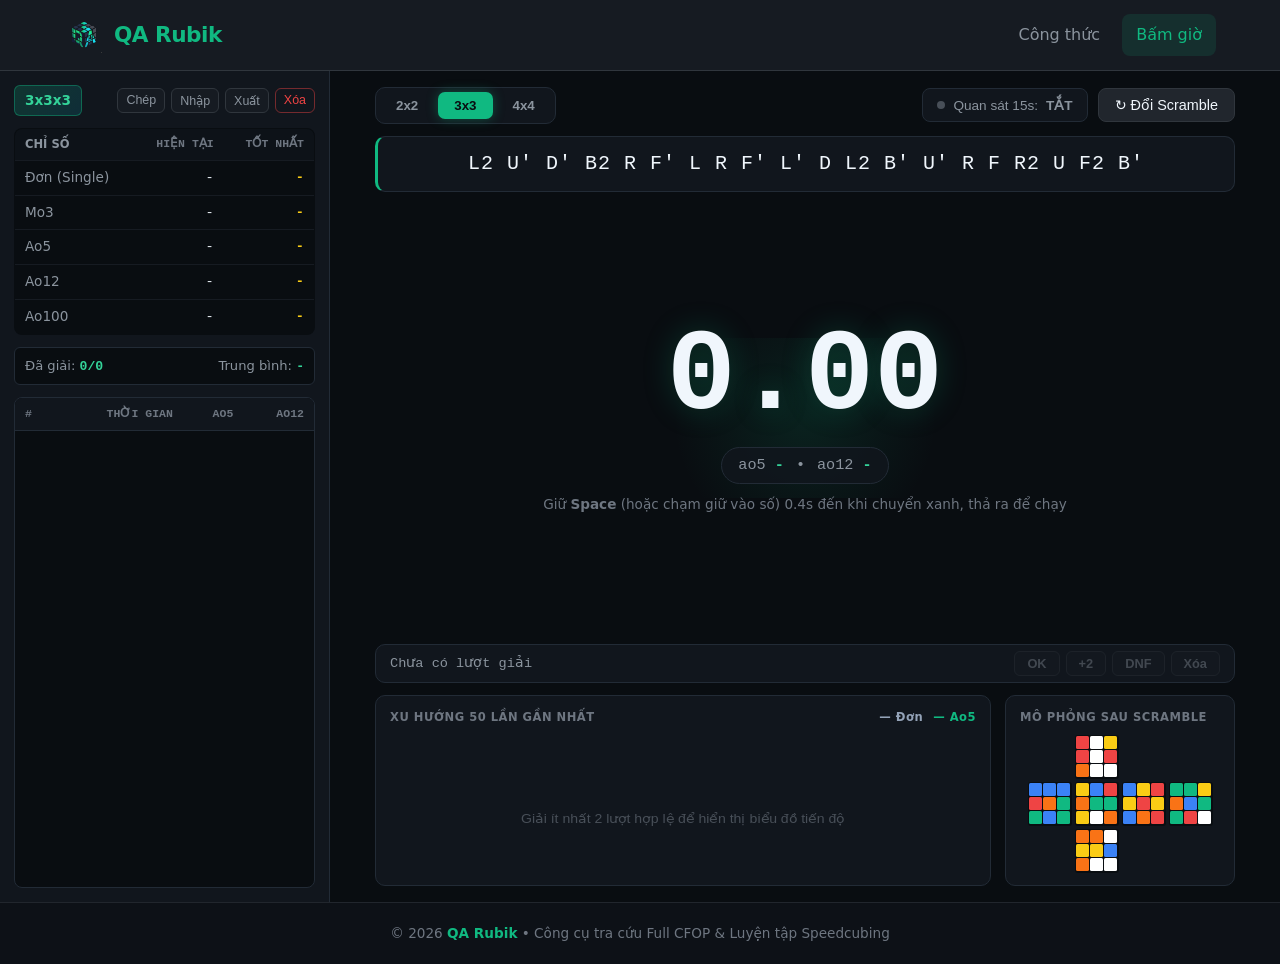
==== timer.html @ 2e7c469b "first commit" ====
<!DOCTYPE html>
<html lang="vi">
<head>
  <meta charset="UTF-8">
  <meta name="viewport" content="width=device-width, initial-scale=1.0">
  <title>QA Rubik - Trạm Luyện Tập & Bấm Giờ Chuẩn WCA</title>
  <meta name="description" content="Đồng hồ bấm giờ Rubik trực tuyến chuẩn WCA cho 2x2, 3x3, 4x4 kèm sơ đồ scramble 2D và biểu đồ tiến độ.">

  <!-- Thẻ hiển thị đẹp khi gửi link qua Messenger, Zalo, Facebook -->
  <meta property="og:type" content="website">
  <meta property="og:title" content="QA Rubik - Đồng Hồ Bấm Giờ Rubik Chuẩn WCA">
  <meta property="og:description" content="Bấm giờ luyện tập 2x2, 3x3, 4x4 với chế độ Quan sát 15s, sơ đồ 2D sau scramble và thống kê Ao5, Ao12, Ao100.">
  <meta property="og:image" content="images/logo.png">

  <link rel="icon" type="image/png" href="images/logo.png">
  <link rel="stylesheet" href="css/style.css">
  <link rel="stylesheet" href="css/timer.css">
</head>
<body>

  <header class="navbar">
    <a href="index.html" class="brand" aria-label="Trang chủ QA Rubik">
      <img src="images/logo.png" alt="Logo QA Rubik" class="brand-logo">
      <span class="brand-name">QA Rubik</span>
    </a>

    <nav aria-label="Menu chính">
      <a href="index.html" class="nav-link">Công thức</a>
      <a href="timer.html" class="nav-link active">Bấm giờ</a>
    </nav>
  </header>

  <main class="timer-layout">
    
    <!-- CỘT TRÁI: BẢNG THỐNG KÊ & LỊCH SỬ -->
    <aside class="stats-sidebar">
      <div class="sidebar-top">
        <span class="cube-badge" id="sidebar-cube-label">3x3x3</span>
        <div class="sidebar-tools">
          <button id="copy-stats-btn" class="btn-ghost" title="Sao chép thành tích">Chép</button>
          <button id="import-btn" class="btn-ghost" title="Khôi phục từ file sao lưu JSON">Nhập</button>
          <button id="export-btn" class="btn-ghost" title="Tải file sao lưu JSON">Xuất</button>
          <button id="clear-history" class="btn-danger">Xóa</button>
          <input type="file" id="import-file" accept=".json" style="display: none;">
        </div>
      </div>

      <table class="summary-table">
        <thead>
          <tr>
            <th>CHỈ SỐ</th>
            <th>HIỆN TẠI</th>
            <th>TỐT NHẤT</th>
          </tr>
        </thead>
        <tbody>
          <tr>
            <td>Đơn (Single)</td>
            <td id="cur-single">-</td>
            <td id="best-single" class="pb-text">-</td>
          </tr>
          <tr>
            <td>Mo3</td>
            <td id="cur-mo3">-</td>
            <td id="best-mo3" class="pb-text">-</td>
          </tr>
          <tr>
            <td>Ao5</td>
            <td id="cur-ao5">-</td>
            <td id="best-ao5" class="pb-text">-</td>
          </tr>
          <tr>
            <td>Ao12</td>
            <td id="cur-ao12">-</td>
            <td id="best-ao12" class="pb-text">-</td>
          </tr>
          <tr>
            <td>Ao100</td>
            <td id="cur-ao100">-</td>
            <td id="best-ao100" class="pb-text">-</td>
          </tr>
        </tbody>
      </table>

      <div class="session-meta">
        <span>Đã giải: <strong id="solve-count">0/0</strong></span>
        <span>Trung bình: <strong id="session-mean">-</strong></span>
      </div>

      <div class="history-table-wrap">
        <table class="history-table">
          <thead>
            <tr>
              <th>#</th>
              <th>THỜI GIAN</th>
              <th>AO5</th>
              <th>AO12</th>
            </tr>
          </thead>
          <tbody id="history-body"></tbody>
        </table>
      </div>
    </aside>

    <!-- CỘT PHẢI: TRẠM BẤM GIỜ QA RUBIK -->
    <section class="timer-stage">
      
      <div class="command-bar">
        <div class="cube-switcher" role="group" aria-label="Chọn loại Rubik">
          <button class="cube-tab" data-cube="2x2">2x2</button>
          <button class="cube-tab active" data-cube="3x3">3x3</button>
          <button class="cube-tab" data-cube="4x4">4x4</button>
        </div>

        <div class="mode-controls">
          <button id="inspection-toggle" class="toggle-pill" aria-pressed="false">
            <span class="status-dot"></span>
            Quan sát 15s: <strong id="inspection-status">TẮT</strong>
          </button>
          <button id="new-scramble-btn" class="btn">↻ Đổi Scramble</button>
        </div>
      </div>

      <div class="scramble-box">
        <p id="scramble">Đang tạo scramble...</p>
      </div>

      <div class="clock-area">
        <div class="timer-glow-bg"></div>
        <div id="timer-display">0.00</div>
        
        <div class="live-averages">
          <span>ao5 <strong id="live-ao5">-</strong></span>
          <span class="divider">•</span>
          <span>ao12 <strong id="live-ao12">-</strong></span>
        </div>

        <p class="hint" id="timer-hint">Giữ <strong>Space</strong> (hoặc chạm giữ vào số) 0.4s đến khi chuyển xanh, thả ra để chạy</p>
      </div>

      <div class="quick-action-dock" id="quick-dock">
        <span class="last-solve-label" id="last-solve-label">Chưa có lượt giải</span>
        <div class="quick-btns">
          <button class="q-btn active" data-quick="OK" disabled>OK</button>
          <button class="q-btn" data-quick="+2" disabled>+2</button>
          <button class="q-btn" data-quick="DNF" disabled>DNF</button>
          <button class="q-btn q-del" id="quick-del-btn" disabled>Xóa</button>
        </div>
      </div>

      <div class="telemetry-deck">
        <div class="telemetry-card chart-card">
          <div class="card-header-mini">
            <span>XU HƯỚNG 50 LẦN GẦN NHẤT</span>
            <div class="chart-legend">
              <span class="leg-single">— Đơn</span>
              <span class="leg-ao5">— Ao5</span>
            </div>
          </div>
          <div class="chart-box" id="chart-container">
            <svg id="trend-chart" viewBox="0 0 500 110" preserveAspectRatio="none"></svg>
          </div>
        </div>

        <div class="telemetry-card net-card">
          <div class="card-header-mini">
            <span>MÔ PHỎNG SAU SCRAMBLE</span>
          </div>
          <div id="cube-net" class="cube-net"></div>
        </div>
      </div>

    </section>
  </main>

  <footer class="site-footer">
    <p>© 2026 <strong>QA Rubik</strong> • Công cụ tra cứu Full CFOP & Luyện tập Speedcubing</p>
  </footer>

  <div id="solve-modal" class="modal hidden">
    <div class="modal-content">
      <div class="modal-header">
        <h3 id="modal-title">Chi tiết lượt #1</h3>
        <button id="close-modal" class="close-btn">&times;</button>
      </div>
      <p class="modal-time" id="modal-time">12.34s</p>
      <p class="modal-scramble" id="modal-scramble">R U R' U'</p>
      <div class="modal-actions">
        <button class="btn" data-penalty="OK">Hợp lệ (OK)</button>
        <button class="btn" data-penalty="+2">Phạt +2</button>
        <button class="btn" data-penalty="DNF">DNF</button>
        <button id="delete-solve-btn" class="btn-danger">Xóa lượt</button>
      </div>
    </div>
  </div>

  <script src="js/timer.js"></script>
</body>
</html>
---- css/style.css ----
* {
  box-sizing: border-box;
  margin: 0;
  padding: 0;
}

body {
  font-family: system-ui, -apple-system, sans-serif;
  background-color: #0d1117; /* Nền tối dịu mắt */
  color: #f0f6fc; /* Chữ trắng sáng tăng độ tương phản dễ đọc */
  line-height: 1.6;
}

/* Viền sáng rõ khi người dùng điều hướng bằng phím Tab (tăng khả năng tiếp cận) */
:focus-visible {
  outline: 2px solid #10b981;
  outline-offset: 2px;
}

.navbar {
  display: flex;
  justify-content: space-between;
  align-items: center;
  padding: 14px 5%;
  background-color: #161b22;
  border-bottom: 1px solid #30363d;
  position: sticky; /* Giữ thanh menu cố định trên cùng khi cuộn trang */
  top: 0;
  z-index: 100;
}

/* Khu vực Logo + Tên thương hiệu */
.brand {
  display: flex;
  align-items: center;
  gap: 10px;
  text-decoration: none;
  color: #f0f6fc;
  font-weight: 700;
  font-size: 1.35rem;
}

.brand-logo {
  width: 36px; /* Kích thước chuẩn gọn cho logo trên thanh menu */
  height: 36px;
  object-fit: contain;
  border-radius: 8px;
}

.brand-name {
  color: #10b981; /* Màu nhấn thương hiệu */
  letter-spacing: -0.5px;
}

nav {
  display: flex;
  gap: 8px;
}

.nav-link {
  color: #8b949e;
  text-decoration: none;
  padding: 8px 14px; /* Vùng bấm rộng rãi hơn trên điện thoại */
  border-radius: 8px;
  font-weight: 500;
  transition: all 0.2s;
}

.nav-link:hover {
  color: #f0f6fc;
  background-color: #21262d;
}

.nav-link.active {
  color: #10b981;
  background-color: rgba(16, 185, 129, 0.12);
}

.container {
  max-width: 1140px;
  margin: 28px auto;
  padding: 0 20px;
}

.brand-logo {
  width: 40px;
  height: 40px;
  object-fit: contain;
  mix-blend-mode: lighten; /* Tự động làm trong suốt phần nền đen khi chồng lên thanh menu */
}

/* Định dạng nút bấm dùng chung cho toàn bộ website */
.btn {
  background-color: #21262d;
  color: #f0f6fc;
  border: 1px solid #30363d;
  padding: 8px 16px;
  border-radius: 8px;
  font-size: 0.9rem;
  font-weight: 500;
  cursor: pointer;
  transition: all 0.2s;
}

.btn:hover {
  border-color: #10b981;
  color: #10b981;
}

:root {
  color-scheme: dark;
}

/* Chống trình duyệt điện thoại tự zoom khi bấm nhanh vào nút hoặc link */
button, a {
  touch-action: manipulation;
}

@media (max-width: 480px) {
  .navbar {
    padding: 10px 14px;
  }
  .brand {
    font-size: 1.15rem;
    gap: 8px;
  }
  .brand-logo {
    width: 32px;
    height: 32px;
  }
  .nav-link {
    padding: 6px 10px;
    font-size: 0.9rem;
  }
  .container {
    margin: 18px auto;
    padding: 0 14px;
  }
}

/* CHÂN TRANG (FOOTER) */
.site-footer {
  text-align: center;
  padding: 20px 16px;
  border-top: 1px solid #21262d;
  background-color: #0d1117;
  color: #6e7681;
  font-size: 0.85rem;
}

.site-footer strong {
  color: #10b981;
}
---- css/timer.css ----
/* BỐ CỤC TỔNG THỂ 2 CỘT */
.timer-layout {
  display: grid;
  grid-template-columns: 330px 1fr;
  min-height: calc(100vh - 69px);
  background-color: #090d11;
}

/* CỘT TRÁI: SIDEBAR THÀNH TÍCH */
.stats-sidebar {
  background-color: #11161d;
  border-right: 1px solid #222b36;
  padding: 14px;
  display: flex;
  flex-direction: column;
  gap: 12px;
  height: calc(100vh - 69px);
}

.sidebar-top {
  display: flex;
  justify-content: space-between;
  align-items: center;
  gap: 8px;
}

.cube-badge {
  background: linear-gradient(135deg, rgba(16, 185, 129, 0.2), rgba(6, 182, 212, 0.15));
  border: 1px solid rgba(16, 185, 129, 0.4);
  color: #34d399;
  font-weight: 700;
  padding: 4px 10px;
  border-radius: 6px;
  font-size: 0.85rem;
}

.sidebar-tools {
  display: flex;
  gap: 6px;
}

.btn-ghost {
  background: #161b22;
  color: #8b949e;
  border: 1px solid #30363d;
  padding: 4px 8px;
  border-radius: 6px;
  font-size: 0.78rem;
  cursor: pointer;
  transition: all 0.2s;
}

.btn-ghost:hover {
  color: #f0f6fc;
  border-color: #10b981;
}

.btn-danger {
  background: transparent;
  color: #ef4444;
  border: 1px solid rgba(239, 68, 68, 0.45);
  padding: 4px 8px;
  border-radius: 6px;
  font-size: 0.78rem;
  cursor: pointer;
}

.btn-danger:hover {
  background-color: rgba(239, 68, 68, 0.15);
}

/* BẢNG TỔNG HỢP HIỆN TẠI / TỐT NHẤT */
.summary-table {
  width: 100%;
  border-collapse: collapse;
  font-family: ui-monospace, SFMono-Regular, Menlo, monospace;
  font-size: 0.85rem;
  background-color: #090d11;
  border-radius: 8px;
  overflow: hidden;
  border: 1px solid #222b36;
}

.summary-table th,
.summary-table td {
  padding: 6px 10px;
  text-align: right;
  border-bottom: 1px solid #161b22;
}

.summary-table th:first-child,
.summary-table td:first-child {
  text-align: left;
  color: #8b949e;
  font-family: system-ui, sans-serif;
}

.summary-table th {
  color: #6e7681;
  font-size: 0.72rem;
  background-color: #0d1218;
}

.pb-text {
  color: #facc15;
  font-weight: 700;
}

.session-meta {
  display: flex;
  justify-content: space-between;
  font-size: 0.82rem;
  color: #8b949e;
  padding: 7px 10px;
  background-color: #090d11;
  border: 1px solid #222b36;
  border-radius: 6px;
}

.session-meta strong {
  color: #34d399;
  font-family: monospace;
}

/* BẢNG LỊCH SỬ 4 CỘT */
.history-table-wrap {
  flex: 1;
  overflow-y: auto;
  background-color: #090d11;
  border-radius: 8px;
  border: 1px solid #222b36;
}

.history-table {
  width: 100%;
  border-collapse: collapse;
  font-family: ui-monospace, SFMono-Regular, Menlo, monospace;
  font-size: 0.85rem;
}

.history-table thead th {
  position: sticky;
  top: 0;
  background-color: #11161d;
  color: #6e7681;
  font-size: 0.72rem;
  padding: 7px 10px;
  text-align: right;
  border-bottom: 1px solid #222b36;
}

.history-table thead th:first-child {
  text-align: left;
}

.history-table tbody tr {
  border-bottom: 1px solid #131922;
  cursor: pointer;
}

.history-table tbody tr:hover {
  background-color: #16202a;
}

.history-table td {
  padding: 6px 10px;
  text-align: right;
}

.history-table td:first-child {
  text-align: left;
  color: #6e7681;
}

/* CỘT PHẢI: SÂN KHẤU BẤM GIỜ QA RUBIK */
.timer-stage {
  display: flex;
  flex-direction: column;
  justify-content: space-between;
  align-items: center;
  padding: 16px 24px;
  gap: 12px;
  position: relative;
}

/* TẦNG 1: THANH CHỌN RUBIK & WCA */
.command-bar {
  width: 100%;
  max-width: 860px;
  display: flex;
  justify-content: space-between;
  align-items: center;
  gap: 12px;
  flex-wrap: wrap;
}

.cube-switcher {
  display: inline-flex;
  background-color: #11161d;
  border: 1px solid #222b36;
  border-radius: 10px;
  padding: 4px;
  gap: 4px;
}

.cube-tab {
  background: transparent;
  border: none;
  color: #8b949e;
  font-weight: 600;
  padding: 6px 16px;
  border-radius: 7px;
  cursor: pointer;
  transition: all 0.2s;
}

.cube-tab:hover {
  color: #f0f6fc;
}

.cube-tab.active {
  background-color: #10b981;
  color: #090d11;
  box-shadow: 0 0 12px rgba(16, 185, 129, 0.35);
}

.mode-controls {
  display: flex;
  align-items: center;
  gap: 10px;
}

.toggle-pill {
  display: inline-flex;
  align-items: center;
  gap: 8px;
  background-color: #11161d;
  border: 1px solid #222b36;
  color: #8b949e;
  padding: 8px 14px;
  border-radius: 8px;
  font-size: 0.85rem;
  cursor: pointer;
  transition: all 0.2s;
}

.toggle-pill .status-dot {
  width: 8px;
  height: 8px;
  border-radius: 50%;
  background-color: #484f58;
}

.toggle-pill.active {
  border-color: #10b981;
  color: #f0f6fc;
  background-color: rgba(16, 185, 129, 0.08);
}

.toggle-pill.active .status-dot {
  background-color: #10b981;
  box-shadow: 0 0 8px #10b981;
}

/* KHUNG SCRAMBLE */
.scramble-box {
  background-color: #11161d;
  border: 1px solid #222b36;
  border-left: 3px solid #10b981;
  padding: 12px 20px;
  border-radius: 10px;
  width: 100%;
  max-width: 860px;
  text-align: center;
}

#scramble {
  font-family: ui-monospace, SFMono-Regular, Menlo, monospace;
  font-size: clamp(1rem, 2vw, 1.25rem);
  letter-spacing: 1px;
  color: #f0f6fc;
  line-height: 1.5;
}

/* TẦNG 2: ĐỒNG HỒ PHÁT SÁNG ĐỘC QUYỀN */
.clock-area {
  flex: 1;
  width: 100%;
  display: flex;
  flex-direction: column;
  justify-content: center;
  align-items: center;
  position: relative;
  user-select: none;
  touch-action: none;
  cursor: pointer;
  min-height: 210px;
}

.timer-glow-bg {
  position: absolute;
  width: 340px;
  height: 160px;
  background: radial-gradient(circle, rgba(16, 185, 129, 0.12) 0%, transparent 70%);
  pointer-events: none;
}

#timer-display {
  font-family: ui-monospace, SFMono-Regular, Menlo, monospace;
  font-size: clamp(4.2rem, 11vw, 7.2rem);
  font-weight: 800;
  color: #f0f6fc;
  text-shadow: 0 0 30px rgba(16, 185, 129, 0.25);
  line-height: 1;
  transition: color 0.1s, text-shadow 0.1s;
  z-index: 1;
}

#timer-display.holding {
  color: #ef4444;
  text-shadow: 0 0 30px rgba(239, 68, 68, 0.45);
}

#timer-display.ready {
  color: #10b981;
  text-shadow: 0 0 35px rgba(16, 185, 129, 0.65);
}

#timer-display.inspecting {
  color: #38bdf8;
  text-shadow: 0 0 30px rgba(56, 189, 248, 0.4);
}

#timer-display.inspect-warn {
  color: #f59e0b;
  text-shadow: 0 0 30px rgba(245, 158, 11, 0.5);
}

.live-averages {
  display: flex;
  align-items: center;
  gap: 12px;
  margin-top: 12px;
  padding: 5px 16px;
  background-color: rgba(17, 22, 29, 0.85);
  border: 1px solid #222b36;
  border-radius: 20px;
  font-family: monospace;
  font-size: 0.95rem;
  color: #8b949e;
  z-index: 1;
}

.live-averages strong {
  color: #34d399;
}

.hint {
  color: #6e7681;
  font-size: 0.85rem;
  margin-top: 10px;
  text-align: center;
  z-index: 1;
}

/* THANH PHẠT NHANH */
.quick-action-dock {
  display: flex;
  align-items: center;
  justify-content: space-between;
  gap: 14px;
  background-color: #11161d;
  border: 1px solid #222b36;
  padding: 6px 14px;
  border-radius: 10px;
  width: 100%;
  max-width: 860px;
  flex-wrap: wrap;
}

.last-solve-label {
  font-family: monospace;
  font-size: 0.85rem;
  color: #8b949e;
}

.quick-btns {
  display: flex;
  gap: 6px;
}

.q-btn {
  background-color: #161b22;
  color: #8b949e;
  border: 1px solid #30363d;
  padding: 4px 12px;
  border-radius: 6px;
  font-size: 0.8rem;
  font-weight: 600;
  cursor: pointer;
  transition: all 0.15s;
}

.q-btn:disabled {
  opacity: 0.4;
  cursor: not-allowed;
}

.q-btn:not(:disabled):hover {
  border-color: #10b981;
  color: #f0f6fc;
}

.q-btn.active:not(:disabled) {
  background-color: #10b981;
  color: #090d11;
  border-color: #10b981;
}

.q-btn.q-del:not(:disabled):hover {
  border-color: #ef4444;
  color: #ef4444;
}

/* TẦNG 3: KHOANG DỮ LIỆU (BIỂU ĐỒ + SƠ ĐỒ 2D) */
.telemetry-deck {
  width: 100%;
  max-width: 860px;
  display: grid;
  grid-template-columns: 1fr 230px;
  gap: 14px;
}

.telemetry-card {
  background-color: #11161d;
  border: 1px solid #222b36;
  border-radius: 10px;
  padding: 12px 14px;
  display: flex;
  flex-direction: column;
  justify-content: space-between;
}

.card-header-mini {
  display: flex;
  justify-content: space-between;
  align-items: center;
  font-size: 0.72rem;
  font-weight: 700;
  color: #6e7681;
  letter-spacing: 0.5px;
  margin-bottom: 8px;
}

.chart-legend {
  display: flex;
  gap: 10px;
}

.leg-single {
  color: #94a3b8;
}

.leg-ao5 {
  color: #10b981;
}

.chart-box {
  width: 100%;
  height: 110px;
}

#trend-chart {
  width: 100%;
  height: 100%;
  overflow: visible;
}

/* SƠ ĐỒ TRẢI PHẲNG 6 MẶT RUBIK 2D */
.cube-net {
  display: grid;
  grid-template-columns: repeat(4, 44px);
  grid-template-rows: repeat(3, 44px);
  gap: 3px;
  justify-content: center;
  align-content: center;
  margin: auto 0;
}

.net-face {
  display: grid;
  gap: 1.5px;
  background-color: #090d11;
  padding: 1.5px;
  border-radius: 3px;
}

.net-sticker {
  width: 100%;
  height: 100%;
  border-radius: 1.5px;
}

/* HỘP THOẠI CHI TIẾT */
.modal {
  position: fixed;
  inset: 0;
  background-color: rgba(0, 0, 0, 0.75);
  display: flex;
  justify-content: center;
  align-items: center;
  z-index: 200;
  padding: 20px;
}

.modal.hidden {
  display: none;
}

.modal-content {
  background-color: #11161d;
  border: 1px solid #30363d;
  border-radius: 12px;
  padding: 24px;
  width: 100%;
  max-width: 420px;
  text-align: center;
}

.modal-header {
  display: flex;
  justify-content: space-between;
  align-items: center;
  margin-bottom: 12px;
}

.close-btn {
  background: none;
  border: none;
  color: #8b949e;
  font-size: 1.5rem;
  cursor: pointer;
}

.modal-time {
  font-family: monospace;
  font-size: 2.4rem;
  font-weight: bold;
  color: #10b981;
  margin-bottom: 10px;
}

.modal-scramble {
  font-family: monospace;
  background-color: #090d11;
  padding: 10px;
  border-radius: 8px;
  color: #8b949e;
  font-size: 0.9rem;
  margin-bottom: 18px;
}

.modal-actions {
  display: flex;
  gap: 8px;
  justify-content: center;
  flex-wrap: wrap;
}

/* TƯƠNG THÍCH ĐIỆN THOẠI & MÀN HÌNH NHỎ */
@media (max-width: 900px) {
  .timer-layout {
    grid-template-columns: 1fr;
  }
  .stats-sidebar {
    order: 2;
    height: 440px;
    border-right: none;
    border-top: 1px solid #222b36;
  }
  .timer-stage {
    order: 1;
  }
  .telemetry-deck {
    grid-template-columns: 1fr;
  }
}

@media (max-width: 600px) {
  .timer-layout {
    min-height: calc(100dvh - 54px);
  }
  .timer-stage {
    padding: 12px 14px;
    gap: 14px;
  }
  .command-bar {
    justify-content: center;
  }
  .mode-controls {
    width: 100%;
    justify-content: space-between;
  }
  .scramble-box {
    padding: 10px 12px;
  }
  #scramble {
    font-size: 0.98rem;
    letter-spacing: 0.5px;
  }

  /* MỞ RỘNG KHU VỰC ĐỒNG HỒ CHO THOÁNG TRÊN ĐIỆN THOẠI */
  .clock-area {
    min-height: 270px; /* Tăng chiều cao vùng bấm từ 170px lên 270px */
    padding: 36px 16px;
    background-color: rgba(17, 22, 29, 0.45); /* Tạo khung nền nhẹ phân tách rõ vùng chạm */
    border: 1px dashed #222b36;
    border-radius: 14px;
  }
  #timer-display {
    font-size: clamp(4.6rem, 18vw, 6rem); /* Phóng to con số cân đối với khung mới */
  }
  .live-averages {
    margin-top: 18px;
  }
  .hint {
    margin-top: 14px;
    max-width: 280px; /* Thu gọn bề ngang chữ hướng dẫn để hai bên thoáng hơn */
  }

  .quick-action-dock {
    justify-content: center;
    padding: 8px 10px;
  }
  .cube-net {
    grid-template-columns: repeat(4, 38px);
    grid-template-rows: repeat(3, 38px);
  }
}
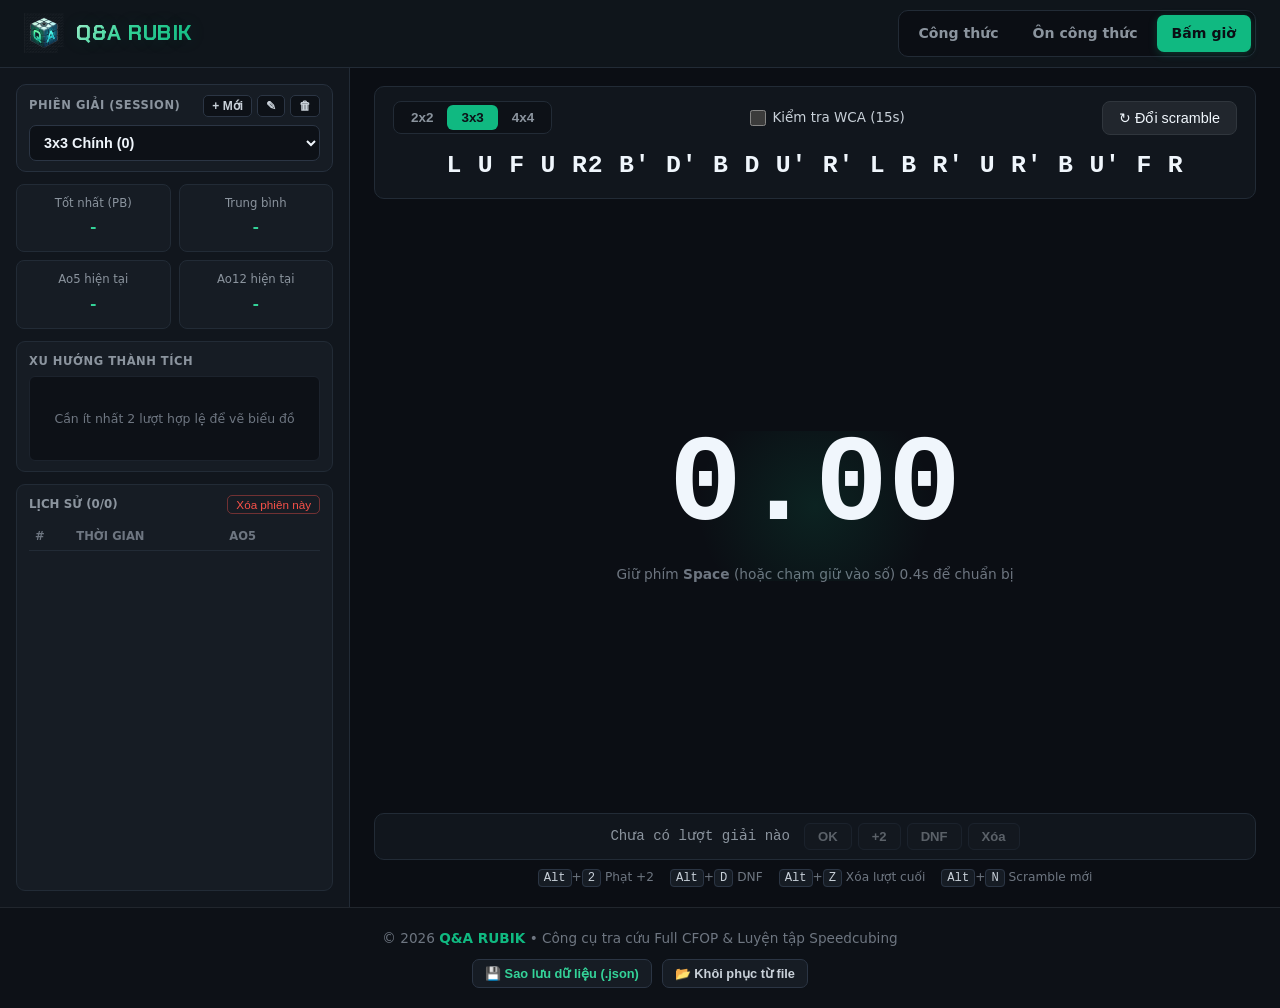
==== commit fa141a50: "Rebrand to Q&A RUBIK, update logo & add offline PWA" ====
--- a/timer.html
+++ b/timer.html
@@ -3,170 +3,148 @@
 <head>
   <meta charset="UTF-8">
   <meta name="viewport" content="width=device-width, initial-scale=1.0">
-  <title>QA Rubik - Trạm Luyện Tập & Bấm Giờ Chuẩn WCA</title>
-  <meta name="description" content="Đồng hồ bấm giờ Rubik trực tuyến chuẩn WCA cho 2x2, 3x3, 4x4 kèm sơ đồ scramble 2D và biểu đồ tiến độ.">
-
-  <!-- Thẻ hiển thị đẹp khi gửi link qua Messenger, Zalo, Facebook -->
-  <meta property="og:type" content="website">
-  <meta property="og:title" content="QA Rubik - Đồng Hồ Bấm Giờ Rubik Chuẩn WCA">
-  <meta property="og:description" content="Bấm giờ luyện tập 2x2, 3x3, 4x4 với chế độ Quan sát 15s, sơ đồ 2D sau scramble và thống kê Ao5, Ao12, Ao100.">
-  <meta property="og:image" content="images/logo.png">
+  <title>Q&A RUBIK - Đồng Hồ Bấm Giờ Chuẩn WCA & Đa Phiên Giải</title>
+  <meta name="description" content="Đồng hồ bấm giờ Rubik chuẩn WCA hỗ trợ 2x2, 3x3, 4x4, quản lý nhiều phiên giải, kiểm tra 15s và phím tắt nhanh.">
 
   <link rel="icon" type="image/png" href="images/logo.png">
+  <link rel="apple-touch-icon" href="images/logo.png">
+  <link rel="manifest" href="manifest.json">
+  <meta name="theme-color" content="#10b981">
+  <meta name="apple-mobile-web-app-capable" content="yes">
+  <meta name="apple-mobile-web-app-status-bar-style" content="black-translucent">
+
   <link rel="stylesheet" href="css/style.css">
   <link rel="stylesheet" href="css/timer.css">
 </head>
 <body>
 
   <header class="navbar">
-    <a href="index.html" class="brand" aria-label="Trang chủ QA Rubik">
-      <img src="images/logo.png" alt="Logo QA Rubik" class="brand-logo">
-      <span class="brand-name">QA Rubik</span>
+    <a href="index.html" class="brand" aria-label="Trang chủ Q&A RUBIK">
+      <img src="images/logo.png" alt="Logo Q&A RUBIK" class="brand-logo">
+      <span class="brand-name">Q&A RUBIK</span>
     </a>
 
     <nav aria-label="Menu chính">
       <a href="index.html" class="nav-link">Công thức</a>
+      <a href="trainer.html" class="nav-link">Ôn công thức</a>
       <a href="timer.html" class="nav-link active">Bấm giờ</a>
     </nav>
   </header>
 
-  <main class="timer-layout">
-    
-    <!-- CỘT TRÁI: BẢNG THỐNG KÊ & LỊCH SỬ -->
+  <main class="timer-workspace">
+
+    <!-- CỘT TRÁI: QUẢN LÝ SESSION, THỐNG KÊ & BIỂU ĐỒ -->
     <aside class="stats-sidebar">
-      <div class="sidebar-top">
-        <span class="cube-badge" id="sidebar-cube-label">3x3x3</span>
-        <div class="sidebar-tools">
-          <button id="copy-stats-btn" class="btn-ghost" title="Sao chép thành tích">Chép</button>
-          <button id="import-btn" class="btn-ghost" title="Khôi phục từ file sao lưu JSON">Nhập</button>
-          <button id="export-btn" class="btn-ghost" title="Tải file sao lưu JSON">Xuất</button>
-          <button id="clear-history" class="btn-danger">Xóa</button>
-          <input type="file" id="import-file" accept=".json" style="display: none;">
+
+      <!-- BỘ CHỌN PHIÊN GIẢI (SESSION) -->
+      <div class="session-box">
+        <div class="session-top">
+          <label for="session-select">PHIÊN GIẢI (SESSION)</label>
+          <div class="session-btns">
+            <button type="button" id="new-session-btn" class="s-icon-btn" title="Tạo phiên giải mới">+ Mới</button>
+            <button type="button" id="rename-session-btn" class="s-icon-btn" title="Đổi tên phiên">✎</button>
+            <button type="button" id="delete-session-btn" class="s-icon-btn danger" title="Xóa phiên hiện tại">🗑</button>
+          </div>
+        </div>
+        <select id="session-select" class="session-select"></select>
+      </div>
+
+      <!-- CHỈ SỐ KPI -->
+      <div class="kpi-grid">
+        <div class="kpi-card">
+          <span>Tốt nhất (PB)</span>
+          <strong id="stat-best">-</strong>
+        </div>
+        <div class="kpi-card">
+          <span>Trung bình</span>
+          <strong id="stat-mean">-</strong>
+        </div>
+        <div class="kpi-card">
+          <span>Ao5 hiện tại</span>
+          <strong id="stat-ao5">-</strong>
+        </div>
+        <div class="kpi-card">
+          <span>Ao12 hiện tại</span>
+          <strong id="stat-ao12">-</strong>
         </div>
       </div>
 
-      <table class="summary-table">
-        <thead>
-          <tr>
-            <th>CHỈ SỐ</th>
-            <th>HIỆN TẠI</th>
-            <th>TỐT NHẤT</th>
-          </tr>
-        </thead>
-        <tbody>
-          <tr>
-            <td>Đơn (Single)</td>
-            <td id="cur-single">-</td>
-            <td id="best-single" class="pb-text">-</td>
-          </tr>
-          <tr>
-            <td>Mo3</td>
-            <td id="cur-mo3">-</td>
-            <td id="best-mo3" class="pb-text">-</td>
-          </tr>
-          <tr>
-            <td>Ao5</td>
-            <td id="cur-ao5">-</td>
-            <td id="best-ao5" class="pb-text">-</td>
-          </tr>
-          <tr>
-            <td>Ao12</td>
-            <td id="cur-ao12">-</td>
-            <td id="best-ao12" class="pb-text">-</td>
-          </tr>
-          <tr>
-            <td>Ao100</td>
-            <td id="cur-ao100">-</td>
-            <td id="best-ao100" class="pb-text">-</td>
-          </tr>
-        </tbody>
-      </table>
-
-      <div class="session-meta">
-        <span>Đã giải: <strong id="solve-count">0/0</strong></span>
-        <span>Trung bình: <strong id="session-mean">-</strong></span>
+      <!-- BIỂU ĐỒ XU HƯỚNG SVG -->
+      <div class="chart-card">
+        <div class="panel-title">XU HƯỚNG THÀNH TÍCH</div>
+        <div id="trend-chart" class="trend-chart"></div>
       </div>
 
-      <div class="history-table-wrap">
-        <table class="history-table">
-          <thead>
-            <tr>
-              <th>#</th>
-              <th>THỜI GIAN</th>
-              <th>AO5</th>
-              <th>AO12</th>
-            </tr>
-          </thead>
-          <tbody id="history-body"></tbody>
-        </table>
+      <!-- LỊCH SỬ CÁC LƯỢT GIẢI -->
+      <div class="history-card">
+        <div class="history-header">
+          <span id="solve-count-label">LỊCH SỬ (0)</span>
+          <button type="button" id="clear-session-btn" class="btn-clear-mini">Xóa phiên này</button>
+        </div>
+        <div class="table-scroll">
+          <table class="solve-table">
+            <thead>
+              <tr>
+                <th>#</th>
+                <th>THỜI GIAN</th>
+                <th>AO5</th>
+                <th></th>
+              </tr>
+            </thead>
+            <tbody id="solve-list-body"></tbody>
+          </table>
+        </div>
       </div>
     </aside>
 
-    <!-- CỘT PHẢI: TRẠM BẤM GIỜ QA RUBIK -->
+    <!-- CỘT PHẢI: SCRAMBLE, ĐỒNG HỒ & PHÍM TẮT -->
     <section class="timer-stage">
-      
-      <div class="command-bar">
-        <div class="cube-switcher" role="group" aria-label="Chọn loại Rubik">
-          <button class="cube-tab" data-cube="2x2">2x2</button>
-          <button class="cube-tab active" data-cube="3x3">3x3</button>
-          <button class="cube-tab" data-cube="4x4">4x4</button>
+
+      <!-- KHUNG SCRAMBLE & BỘ MÔN -->
+      <div class="scramble-panel">
+        <div class="scramble-controls">
+          <div class="puzzle-switch" id="puzzle-switch">
+            <button type="button" class="pz-btn" data-pz="222">2x2</button>
+            <button type="button" class="pz-btn active" data-pz="333">3x3</button>
+            <button type="button" class="pz-btn" data-pz="444">4x4</button>
+          </div>
+
+          <label class="wca-toggle">
+            <input type="checkbox" id="wca-inspection-toggle">
+            <span>Kiểm tra WCA (15s)</span>
+          </label>
+
+          <button type="button" id="new-scramble-btn" class="btn" title="Phím tắt: Alt + N">↻ Đổi scramble</button>
         </div>
 
-        <div class="mode-controls">
-          <button id="inspection-toggle" class="toggle-pill" aria-pressed="false">
-            <span class="status-dot"></span>
-            Quan sát 15s: <strong id="inspection-status">TẮT</strong>
-          </button>
-          <button id="new-scramble-btn" class="btn">↻ Đổi Scramble</button>
-        </div>
+        <p id="scramble-text" class="scramble-text">Đang tạo chuỗi tráo...</p>
       </div>
 
-      <div class="scramble-box">
-        <p id="scramble">Đang tạo scramble...</p>
+      <!-- KHU VỰC ĐỒNG HỒ CHÍNH -->
+      <div class="clock-zone" id="clock-zone">
+        <div class="clock-glow"></div>
+        <div id="inspection-badge" class="inspection-badge hidden">THỜI GIAN QUAN SÁT WCA</div>
+        <div id="timer-display">0.00</div>
+        <p id="timer-hint" class="timer-hint">Giữ phím <strong>Space</strong> (hoặc chạm giữ vào số) 0.4s để chuẩn bị</p>
       </div>
 
-      <div class="clock-area">
-        <div class="timer-glow-bg"></div>
-        <div id="timer-display">0.00</div>
-        
-        <div class="live-averages">
-          <span>ao5 <strong id="live-ao5">-</strong></span>
-          <span class="divider">•</span>
-          <span>ao12 <strong id="live-ao12">-</strong></span>
-        </div>
-
-        <p class="hint" id="timer-hint">Giữ <strong>Space</strong> (hoặc chạm giữ vào số) 0.4s đến khi chuyển xanh, thả ra để chạy</p>
-      </div>
-
-      <div class="quick-action-dock" id="quick-dock">
-        <span class="last-solve-label" id="last-solve-label">Chưa có lượt giải</span>
-        <div class="quick-btns">
-          <button class="q-btn active" data-quick="OK" disabled>OK</button>
-          <button class="q-btn" data-quick="+2" disabled>+2</button>
-          <button class="q-btn" data-quick="DNF" disabled>DNF</button>
-          <button class="q-btn q-del" id="quick-del-btn" disabled>Xóa</button>
-        </div>
-      </div>
-
-      <div class="telemetry-deck">
-        <div class="telemetry-card chart-card">
-          <div class="card-header-mini">
-            <span>XU HƯỚNG 50 LẦN GẦN NHẤT</span>
-            <div class="chart-legend">
-              <span class="leg-single">— Đơn</span>
-              <span class="leg-ao5">— Ao5</span>
-            </div>
-          </div>
-          <div class="chart-box" id="chart-container">
-            <svg id="trend-chart" viewBox="0 0 500 110" preserveAspectRatio="none"></svg>
+      <!-- THANH THAO TÁC NHANH & HƯỚNG DẪN PHÍM TẮT -->
+      <div class="bottom-dock">
+        <div class="last-actions">
+          <span id="last-time-info" class="last-time-info">Chưa có lượt giải nào</span>
+          <div class="penalty-group">
+            <button type="button" class="pen-btn active" data-pen="OK" disabled>OK</button>
+            <button type="button" class="pen-btn" data-pen="+2" disabled title="Alt + 2">+2</button>
+            <button type="button" class="pen-btn" data-pen="DNF" disabled title="Alt + D">DNF</button>
+            <button type="button" class="pen-btn del" id="del-last-btn" disabled title="Alt + Z">Xóa</button>
           </div>
         </div>
 
-        <div class="telemetry-card net-card">
-          <div class="card-header-mini">
-            <span>MÔ PHỎNG SAU SCRAMBLE</span>
-          </div>
-          <div id="cube-net" class="cube-net"></div>
+        <div class="shortcut-bar">
+          <span><kbd>Alt</kbd>+<kbd>2</kbd> Phạt +2</span>
+          <span><kbd>Alt</kbd>+<kbd>D</kbd> DNF</span>
+          <span><kbd>Alt</kbd>+<kbd>Z</kbd> Xóa lượt cuối</span>
+          <span><kbd>Alt</kbd>+<kbd>N</kbd> Scramble mới</span>
         </div>
       </div>
 
@@ -174,26 +152,10 @@
   </main>
 
   <footer class="site-footer">
-    <p>© 2026 <strong>QA Rubik</strong> • Công cụ tra cứu Full CFOP & Luyện tập Speedcubing</p>
+    <p>© 2026 <strong>Q&A RUBIK</strong> • Công cụ tra cứu Full CFOP & Luyện tập Speedcubing</p>
   </footer>
 
-  <div id="solve-modal" class="modal hidden">
-    <div class="modal-content">
-      <div class="modal-header">
-        <h3 id="modal-title">Chi tiết lượt #1</h3>
-        <button id="close-modal" class="close-btn">&times;</button>
-      </div>
-      <p class="modal-time" id="modal-time">12.34s</p>
-      <p class="modal-scramble" id="modal-scramble">R U R' U'</p>
-      <div class="modal-actions">
-        <button class="btn" data-penalty="OK">Hợp lệ (OK)</button>
-        <button class="btn" data-penalty="+2">Phạt +2</button>
-        <button class="btn" data-penalty="DNF">DNF</button>
-        <button id="delete-solve-btn" class="btn-danger">Xóa lượt</button>
-      </div>
-    </div>
-  </div>
-
   <script src="js/timer.js"></script>
+  <script src="js/sync.js"></script>
 </body>
 </html>
--- a/css/style.css
+++ b/css/style.css
@@ -1,3 +1,6 @@
+/* Dán ở dòng 1 của file css/style.css */
+@import url('https://fonts.googleapis.com/css2?family=Chakra+Petch:wght@700&display=swap');
+
 * {
   box-sizing: border-box;
   margin: 0;
@@ -17,63 +20,85 @@
   outline-offset: 2px;
 }
 
+/* THANH ĐIỀU HƯỚNG HIỆN ĐẠI (SEGMENTED PILL NAVBAR) */
 .navbar {
   display: flex;
   justify-content: space-between;
   align-items: center;
-  padding: 14px 5%;
-  background-color: #161b22;
-  border-bottom: 1px solid #30363d;
-  position: sticky; /* Giữ thanh menu cố định trên cùng khi cuộn trang */
+  gap: 16px;
+  padding: 10px 24px;
+  background-color: rgba(17, 22, 29, 0.88);
+  backdrop-filter: blur(12px);
+  -webkit-backdrop-filter: blur(12px);
+  border-bottom: 1px solid #222b36;
+  position: sticky;
   top: 0;
   z-index: 100;
 }
 
-/* Khu vực Logo + Tên thương hiệu */
 .brand {
-  display: flex;
+  display: inline-flex;
   align-items: center;
-  gap: 10px;
+  gap: 12px; /* Tăng khoảng cách một chút để logo nổi bật */
   text-decoration: none;
-  color: #f0f6fc;
-  font-weight: 700;
-  font-size: 1.35rem;
+  transition: transform 0.2s ease;
+}
+
+.brand:hover {
+  transform: scale(1.03); /* Nghiêng nhẹ khi rê chuột cực kỳ chuyên nghiệp */
 }
 
 .brand-logo {
-  width: 36px; /* Kích thước chuẩn gọn cho logo trên thanh menu */
-  height: 36px;
+  width: 34px;
+  height: 34px;
   object-fit: contain;
-  border-radius: 8px;
 }
 
 .brand-name {
-  color: #10b981; /* Màu nhấn thương hiệu */
-  letter-spacing: -0.5px;
+  font-family: 'Chakra Petch', sans-serif;
+  font-size: 1.35rem;
+  font-weight: 700;
+  letter-spacing: 0.5px;
+  /* Tạo màu chữ gradient chuyển tiếp từ xanh ngọc sang xanh lục bảo rực rỡ */
+  background: linear-gradient(135deg, #a7f3d0 0%, #34d399 45%, #10b981 100%);
+  -webkit-background-clip: text;
+  -webkit-text-fill-color: transparent;
+  text-shadow: 0 0 20px rgba(16, 185, 129, 0.15); /* Chữ phát sáng nhẹ */
 }
 
-nav {
-  display: flex;
-  gap: 8px;
+/* KHAY CHỨA 3 NÚT MENU LIỀN KHỐI */
+.navbar nav {
+  display: inline-flex;
+  align-items: center;
+  gap: 4px;
+  background-color: #0b0e14;
+  border: 1px solid #222b36;
+  padding: 4px;
+  border-radius: 10px;
 }
 
 .nav-link {
   color: #8b949e;
   text-decoration: none;
-  padding: 8px 14px; /* Vùng bấm rộng rãi hơn trên điện thoại */
-  border-radius: 8px;
-  font-weight: 500;
-  transition: all 0.2s;
+  font-size: 0.88rem;
+  font-weight: 600;
+  padding: 7px 15px;
+  border-radius: 7px;
+  white-space: nowrap;
+  text-align: center;
+  transition: all 0.2s ease;
 }
 
 .nav-link:hover {
   color: #f0f6fc;
-  background-color: #21262d;
+  background-color: rgba(255, 255, 255, 0.05);
 }
 
 .nav-link.active {
-  color: #10b981;
-  background-color: rgba(16, 185, 129, 0.12);
+  background-color: #10b981;
+  color: #0b0e14;
+  font-weight: 700;
+  box-shadow: 0 2px 8px rgba(16, 185, 129, 0.25);
 }
 
 .container {
@@ -118,20 +143,27 @@
 
 @media (max-width: 480px) {
   .navbar {
+    flex-direction: column;
+    align-items: stretch;
     padding: 10px 14px;
+    gap: 10px;
   }
+
   .brand {
-    font-size: 1.15rem;
-    gap: 8px;
+    justify-content: center;
   }
-  .brand-logo {
-    width: 32px;
-    height: 32px;
+
+  .navbar nav {
+    display: grid;
+    grid-template-columns: repeat(3, 1fr);
+    width: 100%;
   }
+
   .nav-link {
-    padding: 6px 10px;
-    font-size: 0.9rem;
+    padding: 8px 6px;
+    font-size: 0.84rem;
   }
+
   .container {
     margin: 18px auto;
     padding: 0 14px;
--- a/css/timer.css
+++ b/css/timer.css
@@ -1,639 +1,449 @@
-/* BỐ CỤC TỔNG THỂ 2 CỘT */
-.timer-layout {
+/* BỐ CỤC CHÍNH 2 CỘT */
+.timer-workspace {
   display: grid;
-  grid-template-columns: 330px 1fr;
-  min-height: calc(100vh - 69px);
-  background-color: #090d11;
-}
-
-/* CỘT TRÁI: SIDEBAR THÀNH TÍCH */
+  grid-template-columns: 350px 1fr;
+  min-height: calc(100vh - 61px);
+  background-color: #0b0e14;
+}
+
+/* CỘT TRÁI: SESSION & THỐNG KÊ */
 .stats-sidebar {
   background-color: #11161d;
   border-right: 1px solid #222b36;
-  padding: 14px;
+  padding: 16px;
   display: flex;
   flex-direction: column;
   gap: 12px;
-  height: calc(100vh - 69px);
-}
-
-.sidebar-top {
+}
+
+.session-box {
+  background-color: #161c24;
+  border: 1px solid #26303d;
+  border-radius: 10px;
+  padding: 10px 12px;
+  display: flex;
+  flex-direction: column;
+  gap: 8px;
+}
+
+.session-top {
   display: flex;
   justify-content: space-between;
   align-items: center;
+}
+
+.session-top label {
+  font-size: 0.72rem;
+  font-weight: 700;
+  color: #8b949e;
+  letter-spacing: 0.5px;
+}
+
+.session-btns {
+  display: flex;
+  gap: 5px;
+}
+
+.s-icon-btn {
+  background-color: #0d1117;
+  border: 1px solid #2b3544;
+  color: #c9d1d9;
+  padding: 3px 8px;
+  border-radius: 5px;
+  font-size: 0.75rem;
+  font-weight: 600;
+  cursor: pointer;
+}
+
+.s-icon-btn:hover {
+  border-color: #10b981;
+  color: #34d399;
+}
+
+.s-icon-btn.danger:hover {
+  border-color: #f85149;
+  color: #f85149;
+}
+
+.session-select {
+  width: 100%;
+  background-color: #0d1117;
+  border: 1px solid #2b3544;
+  color: #f0f6fc;
+  padding: 8px 10px;
+  border-radius: 7px;
+  font-size: 0.9rem;
+  font-weight: 600;
+  cursor: pointer;
+}
+
+.session-select:focus {
+  outline: none;
+  border-color: #10b981;
+}
+
+/* KPI GRID */
+.kpi-grid {
+  display: grid;
+  grid-template-columns: repeat(2, 1fr);
   gap: 8px;
 }
 
-.cube-badge {
-  background: linear-gradient(135deg, rgba(16, 185, 129, 0.2), rgba(6, 182, 212, 0.15));
-  border: 1px solid rgba(16, 185, 129, 0.4);
+.kpi-card {
+  background-color: #161c24;
+  border: 1px solid #222b36;
+  border-radius: 8px;
+  padding: 9px 10px;
+  text-align: center;
+}
+
+.kpi-card span {
+  display: block;
+  font-size: 0.73rem;
+  color: #8b949e;
+  margin-bottom: 2px;
+}
+
+.kpi-card strong {
+  font-family: monospace;
+  font-size: 1.05rem;
   color: #34d399;
-  font-weight: 700;
-  padding: 4px 10px;
+}
+
+/* BIỂU ĐỒ SVG */
+.chart-card {
+  background-color: #161c24;
+  border: 1px solid #222b36;
+  border-radius: 9px;
+  padding: 10px 12px;
+}
+
+.panel-title {
+  font-size: 0.72rem;
+  font-weight: 700;
+  color: #8b949e;
+  letter-spacing: 0.5px;
+  margin-bottom: 6px;
+}
+
+.trend-chart {
+  width: 100%;
+  height: 85px;
+  background-color: #0d1117;
   border-radius: 6px;
-  font-size: 0.85rem;
-}
-
-.sidebar-tools {
-  display: flex;
-  gap: 6px;
-}
-
-.btn-ghost {
-  background: #161b22;
-  color: #8b949e;
-  border: 1px solid #30363d;
-  padding: 4px 8px;
-  border-radius: 6px;
+  border: 1px solid #1c232d;
+  display: flex;
+  align-items: center;
+  justify-content: center;
+  color: #6e7681;
   font-size: 0.78rem;
-  cursor: pointer;
-  transition: all 0.2s;
-}
-
-.btn-ghost:hover {
-  color: #f0f6fc;
-  border-color: #10b981;
-}
-
-.btn-danger {
+}
+
+.trend-chart svg {
+  width: 100%;
+  height: 100%;
+}
+
+/* LỊCH SỬ */
+.history-card {
+  flex: 1;
+  background-color: #161c24;
+  border: 1px solid #222b36;
+  border-radius: 9px;
+  padding: 10px 12px;
+  display: flex;
+  flex-direction: column;
+  min-height: 200px;
+}
+
+.history-header {
+  display: flex;
+  justify-content: space-between;
+  align-items: center;
+  margin-bottom: 8px;
+  font-size: 0.74rem;
+  font-weight: 700;
+  color: #8b949e;
+}
+
+.btn-clear-mini {
   background: transparent;
-  color: #ef4444;
-  border: 1px solid rgba(239, 68, 68, 0.45);
-  padding: 4px 8px;
-  border-radius: 6px;
-  font-size: 0.78rem;
-  cursor: pointer;
-}
-
-.btn-danger:hover {
-  background-color: rgba(239, 68, 68, 0.15);
-}
-
-/* BẢNG TỔNG HỢP HIỆN TẠI / TỐT NHẤT */
-.summary-table {
+  border: 1px solid rgba(248, 81, 73, 0.4);
+  color: #f85149;
+  padding: 2px 8px;
+  border-radius: 5px;
+  font-size: 0.73rem;
+  cursor: pointer;
+}
+
+.btn-clear-mini:hover {
+  background-color: rgba(248, 81, 73, 0.15);
+}
+
+.table-scroll {
+  flex: 1;
+  max-height: 250px;
+  overflow-y: auto;
+}
+
+.solve-table {
   width: 100%;
   border-collapse: collapse;
-  font-family: ui-monospace, SFMono-Regular, Menlo, monospace;
-  font-size: 0.85rem;
-  background-color: #090d11;
-  border-radius: 8px;
-  overflow: hidden;
-  border: 1px solid #222b36;
-}
-
-.summary-table th,
-.summary-table td {
-  padding: 6px 10px;
-  text-align: right;
-  border-bottom: 1px solid #161b22;
-}
-
-.summary-table th:first-child,
-.summary-table td:first-child {
+  font-size: 0.84rem;
   text-align: left;
-  color: #8b949e;
-  font-family: system-ui, sans-serif;
-}
-
-.summary-table th {
+}
+
+.solve-table th {
   color: #6e7681;
   font-size: 0.72rem;
-  background-color: #0d1218;
-}
-
-.pb-text {
-  color: #facc15;
-  font-weight: 700;
-}
-
-.session-meta {
-  display: flex;
-  justify-content: space-between;
-  font-size: 0.82rem;
-  color: #8b949e;
-  padding: 7px 10px;
-  background-color: #090d11;
-  border: 1px solid #222b36;
-  border-radius: 6px;
-}
-
-.session-meta strong {
-  color: #34d399;
-  font-family: monospace;
-}
-
-/* BẢNG LỊCH SỬ 4 CỘT */
-.history-table-wrap {
-  flex: 1;
-  overflow-y: auto;
-  background-color: #090d11;
-  border-radius: 8px;
-  border: 1px solid #222b36;
-}
-
-.history-table {
-  width: 100%;
-  border-collapse: collapse;
-  font-family: ui-monospace, SFMono-Regular, Menlo, monospace;
-  font-size: 0.85rem;
-}
-
-.history-table thead th {
+  padding: 5px 6px;
+  border-bottom: 1px solid #222b36;
   position: sticky;
   top: 0;
-  background-color: #11161d;
-  color: #6e7681;
-  font-size: 0.72rem;
-  padding: 7px 10px;
-  text-align: right;
-  border-bottom: 1px solid #222b36;
-}
-
-.history-table thead th:first-child {
-  text-align: left;
-}
-
-.history-table tbody tr {
-  border-bottom: 1px solid #131922;
-  cursor: pointer;
-}
-
-.history-table tbody tr:hover {
-  background-color: #16202a;
-}
-
-.history-table td {
-  padding: 6px 10px;
-  text-align: right;
-}
-
-.history-table td:first-child {
-  text-align: left;
-  color: #6e7681;
-}
-
-/* CỘT PHẢI: SÂN KHẤU BẤM GIỜ QA RUBIK */
-.timer-stage {
-  display: flex;
-  flex-direction: column;
-  justify-content: space-between;
-  align-items: center;
-  padding: 16px 24px;
-  gap: 12px;
-  position: relative;
-}
-
-/* TẦNG 1: THANH CHỌN RUBIK & WCA */
-.command-bar {
-  width: 100%;
-  max-width: 860px;
-  display: flex;
-  justify-content: space-between;
-  align-items: center;
-  gap: 12px;
-  flex-wrap: wrap;
-}
-
-.cube-switcher {
-  display: inline-flex;
-  background-color: #11161d;
-  border: 1px solid #222b36;
-  border-radius: 10px;
-  padding: 4px;
-  gap: 4px;
-}
-
-.cube-tab {
+  background-color: #161c24;
+}
+
+.solve-table td {
+  padding: 6px;
+  border-bottom: 1px solid #1e2631;
+  font-family: monospace;
+  color: #c9d1d9;
+}
+
+.row-del-btn {
   background: transparent;
   border: none;
-  color: #8b949e;
-  font-weight: 600;
-  padding: 6px 16px;
-  border-radius: 7px;
-  cursor: pointer;
-  transition: all 0.2s;
-}
-
-.cube-tab:hover {
+  color: #6e7681;
+  cursor: pointer;
+  font-size: 0.85rem;
+}
+
+.row-del-btn:hover {
+  color: #f85149;
+}
+
+/* CỘT PHẢI: SÂN KHẤU BẤM GIỜ */
+.timer-stage {
+  padding: 18px 24px;
+  display: flex;
+  flex-direction: column;
+  justify-content: space-between;
+  gap: 16px;
+}
+
+.scramble-panel {
+  background-color: #11161d;
+  border: 1px solid #222b36;
+  border-radius: 10px;
+  padding: 14px 18px;
+}
+
+.scramble-controls {
+  display: flex;
+  justify-content: space-between;
+  align-items: center;
+  gap: 10px;
+  margin-bottom: 12px;
+  flex-wrap: wrap;
+}
+
+.puzzle-switch {
+  display: inline-flex;
+  background-color: #0d1117;
+  padding: 3px;
+  border-radius: 8px;
+  border: 1px solid #222b36;
+}
+
+.pz-btn {
+  background: transparent;
+  border: none;
+  color: #8b949e;
+  padding: 5px 14px;
+  font-size: 0.84rem;
+  font-weight: 700;
+  border-radius: 6px;
+  cursor: pointer;
+}
+
+.pz-btn.active {
+  background-color: #10b981;
+  color: #0d1117;
+}
+
+.wca-toggle {
+  display: inline-flex;
+  align-items: center;
+  gap: 7px;
+  font-size: 0.84rem;
+  color: #c9d1d9;
+  cursor: pointer;
+  user-select: none;
+}
+
+.wca-toggle input {
+  accent-color: #10b981;
+  width: 16px;
+  height: 16px;
+}
+
+.scramble-text {
+  font-family: ui-monospace, SFMono-Regular, Menlo, monospace;
+  font-size: clamp(1.1rem, 2.3vw, 1.55rem);
+  font-weight: 700;
   color: #f0f6fc;
-}
-
-.cube-tab.active {
-  background-color: #10b981;
-  color: #090d11;
-  box-shadow: 0 0 12px rgba(16, 185, 129, 0.35);
-}
-
-.mode-controls {
-  display: flex;
-  align-items: center;
-  gap: 10px;
-}
-
-.toggle-pill {
-  display: inline-flex;
-  align-items: center;
-  gap: 8px;
-  background-color: #11161d;
-  border: 1px solid #222b36;
-  color: #8b949e;
-  padding: 8px 14px;
-  border-radius: 8px;
-  font-size: 0.85rem;
-  cursor: pointer;
-  transition: all 0.2s;
-}
-
-.toggle-pill .status-dot {
-  width: 8px;
-  height: 8px;
-  border-radius: 50%;
-  background-color: #484f58;
-}
-
-.toggle-pill.active {
-  border-color: #10b981;
-  color: #f0f6fc;
-  background-color: rgba(16, 185, 129, 0.08);
-}
-
-.toggle-pill.active .status-dot {
-  background-color: #10b981;
-  box-shadow: 0 0 8px #10b981;
-}
-
-/* KHUNG SCRAMBLE */
-.scramble-box {
-  background-color: #11161d;
-  border: 1px solid #222b36;
-  border-left: 3px solid #10b981;
-  padding: 12px 20px;
-  border-radius: 10px;
-  width: 100%;
-  max-width: 860px;
   text-align: center;
-}
-
-#scramble {
-  font-family: ui-monospace, SFMono-Regular, Menlo, monospace;
-  font-size: clamp(1rem, 2vw, 1.25rem);
-  letter-spacing: 1px;
-  color: #f0f6fc;
   line-height: 1.5;
-}
-
-/* TẦNG 2: ĐỒNG HỒ PHÁT SÁNG ĐỘC QUYỀN */
-.clock-area {
+  letter-spacing: 0.8px;
+}
+
+/* ĐỒNG HỒ */
+.clock-zone {
+  position: relative;
   flex: 1;
-  width: 100%;
-  display: flex;
-  flex-direction: column;
+  min-height: 260px;
+  display: flex;
+  flex-direction: column;
+  align-items: center;
   justify-content: center;
-  align-items: center;
-  position: relative;
   user-select: none;
-  touch-action: none;
-  cursor: pointer;
-  min-height: 210px;
-}
-
-.timer-glow-bg {
+  touch-action: manipulation;
+}
+
+.clock-glow {
   position: absolute;
-  width: 340px;
-  height: 160px;
+  width: 300px;
+  height: 150px;
   background: radial-gradient(circle, rgba(16, 185, 129, 0.12) 0%, transparent 70%);
   pointer-events: none;
 }
 
+.inspection-badge {
+  background-color: rgba(250, 204, 21, 0.15);
+  color: #facc15;
+  border: 1px solid rgba(250, 204, 21, 0.4);
+  font-size: 0.76rem;
+  font-weight: 700;
+  padding: 4px 12px;
+  border-radius: 99px;
+  margin-bottom: 10px;
+  letter-spacing: 0.5px;
+}
+
+.inspection-badge.hidden {
+  display: none;
+}
+
 #timer-display {
   font-family: ui-monospace, SFMono-Regular, Menlo, monospace;
-  font-size: clamp(4.2rem, 11vw, 7.2rem);
+  font-size: clamp(4.5rem, 12vw, 7.6rem);
   font-weight: 800;
+  line-height: 1;
   color: #f0f6fc;
-  text-shadow: 0 0 30px rgba(16, 185, 129, 0.25);
-  line-height: 1;
-  transition: color 0.1s, text-shadow 0.1s;
+  font-variant-numeric: tabular-nums;
   z-index: 1;
 }
 
-#timer-display.holding {
-  color: #ef4444;
-  text-shadow: 0 0 30px rgba(239, 68, 68, 0.45);
-}
-
-#timer-display.ready {
-  color: #10b981;
-  text-shadow: 0 0 35px rgba(16, 185, 129, 0.65);
-}
-
-#timer-display.inspecting {
-  color: #38bdf8;
-  text-shadow: 0 0 30px rgba(56, 189, 248, 0.4);
-}
-
-#timer-display.inspect-warn {
-  color: #f59e0b;
-  text-shadow: 0 0 30px rgba(245, 158, 11, 0.5);
-}
-
-.live-averages {
-  display: flex;
-  align-items: center;
-  gap: 12px;
-  margin-top: 12px;
-  padding: 5px 16px;
-  background-color: rgba(17, 22, 29, 0.85);
-  border: 1px solid #222b36;
-  border-radius: 20px;
-  font-family: monospace;
-  font-size: 0.95rem;
-  color: #8b949e;
-  z-index: 1;
-}
-
-.live-averages strong {
-  color: #34d399;
-}
-
-.hint {
+#timer-display.holding { color: #f85149; }
+#timer-display.ready { color: #10b981; }
+#timer-display.inspecting { color: #facc15; }
+
+.timer-hint {
+  margin-top: 14px;
   color: #6e7681;
-  font-size: 0.85rem;
-  margin-top: 10px;
+  font-size: 0.86rem;
   text-align: center;
-  z-index: 1;
-}
-
-/* THANH PHẠT NHANH */
-.quick-action-dock {
-  display: flex;
-  align-items: center;
-  justify-content: space-between;
+}
+
+/* THANH DƯỚI CÙNG */
+.bottom-dock {
+  display: flex;
+  flex-direction: column;
+  gap: 8px;
+}
+
+.last-actions {
+  display: flex;
+  justify-content: center;
+  align-items: center;
   gap: 14px;
   background-color: #11161d;
   border: 1px solid #222b36;
-  padding: 6px 14px;
+  padding: 9px 16px;
   border-radius: 10px;
-  width: 100%;
-  max-width: 860px;
   flex-wrap: wrap;
 }
 
-.last-solve-label {
+.last-time-info {
   font-family: monospace;
-  font-size: 0.85rem;
-  color: #8b949e;
-}
-
-.quick-btns {
+  font-size: 0.88rem;
+  color: #8b949e;
+}
+
+.penalty-group {
   display: flex;
   gap: 6px;
 }
 
-.q-btn {
-  background-color: #161b22;
-  color: #8b949e;
-  border: 1px solid #30363d;
-  padding: 4px 12px;
+.pen-btn {
+  background-color: #161c24;
+  border: 1px solid #2b3544;
+  color: #c9d1d9;
+  padding: 5px 13px;
   border-radius: 6px;
-  font-size: 0.8rem;
-  font-weight: 600;
-  cursor: pointer;
-  transition: all 0.15s;
-}
-
-.q-btn:disabled {
+  font-size: 0.82rem;
+  font-weight: 700;
+  cursor: pointer;
+}
+
+.pen-btn:disabled {
   opacity: 0.4;
   cursor: not-allowed;
 }
 
-.q-btn:not(:disabled):hover {
+.pen-btn.active {
+  background-color: #10b981;
+  color: #0d1117;
   border-color: #10b981;
-  color: #f0f6fc;
-}
-
-.q-btn.active:not(:disabled) {
-  background-color: #10b981;
-  color: #090d11;
-  border-color: #10b981;
-}
-
-.q-btn.q-del:not(:disabled):hover {
-  border-color: #ef4444;
-  color: #ef4444;
-}
-
-/* TẦNG 3: KHOANG DỮ LIỆU (BIỂU ĐỒ + SƠ ĐỒ 2D) */
-.telemetry-deck {
-  width: 100%;
-  max-width: 860px;
-  display: grid;
-  grid-template-columns: 1fr 230px;
-  gap: 14px;
-}
-
-.telemetry-card {
-  background-color: #11161d;
-  border: 1px solid #222b36;
-  border-radius: 10px;
-  padding: 12px 14px;
-  display: flex;
-  flex-direction: column;
-  justify-content: space-between;
-}
-
-.card-header-mini {
-  display: flex;
-  justify-content: space-between;
-  align-items: center;
-  font-size: 0.72rem;
-  font-weight: 700;
+}
+
+.pen-btn.del:hover:not(:disabled) {
+  border-color: #f85149;
+  color: #f85149;
+}
+
+.shortcut-bar {
+  display: flex;
+  justify-content: center;
+  gap: 16px;
+  flex-wrap: wrap;
+  font-size: 0.76rem;
   color: #6e7681;
-  letter-spacing: 0.5px;
-  margin-bottom: 8px;
-}
-
-.chart-legend {
-  display: flex;
-  gap: 10px;
-}
-
-.leg-single {
-  color: #94a3b8;
-}
-
-.leg-ao5 {
-  color: #10b981;
-}
-
-.chart-box {
-  width: 100%;
-  height: 110px;
-}
-
-#trend-chart {
-  width: 100%;
-  height: 100%;
-  overflow: visible;
-}
-
-/* SƠ ĐỒ TRẢI PHẲNG 6 MẶT RUBIK 2D */
-.cube-net {
-  display: grid;
-  grid-template-columns: repeat(4, 44px);
-  grid-template-rows: repeat(3, 44px);
-  gap: 3px;
-  justify-content: center;
-  align-content: center;
-  margin: auto 0;
-}
-
-.net-face {
-  display: grid;
-  gap: 1.5px;
-  background-color: #090d11;
-  padding: 1.5px;
-  border-radius: 3px;
-}
-
-.net-sticker {
-  width: 100%;
-  height: 100%;
-  border-radius: 1.5px;
-}
-
-/* HỘP THOẠI CHI TIẾT */
-.modal {
-  position: fixed;
-  inset: 0;
-  background-color: rgba(0, 0, 0, 0.75);
-  display: flex;
-  justify-content: center;
-  align-items: center;
-  z-index: 200;
-  padding: 20px;
-}
-
-.modal.hidden {
-  display: none;
-}
-
-.modal-content {
-  background-color: #11161d;
-  border: 1px solid #30363d;
-  border-radius: 12px;
-  padding: 24px;
-  width: 100%;
-  max-width: 420px;
-  text-align: center;
-}
-
-.modal-header {
-  display: flex;
-  justify-content: space-between;
-  align-items: center;
-  margin-bottom: 12px;
-}
-
-.close-btn {
-  background: none;
-  border: none;
-  color: #8b949e;
-  font-size: 1.5rem;
-  cursor: pointer;
-}
-
-.modal-time {
+}
+
+.shortcut-bar kbd {
+  background-color: #161c24;
+  border: 1px solid #2b3544;
+  border-radius: 4px;
+  padding: 1px 5px;
   font-family: monospace;
-  font-size: 2.4rem;
-  font-weight: bold;
-  color: #10b981;
-  margin-bottom: 10px;
-}
-
-.modal-scramble {
-  font-family: monospace;
-  background-color: #090d11;
-  padding: 10px;
-  border-radius: 8px;
-  color: #8b949e;
-  font-size: 0.9rem;
-  margin-bottom: 18px;
-}
-
-.modal-actions {
-  display: flex;
-  gap: 8px;
-  justify-content: center;
-  flex-wrap: wrap;
-}
-
-/* TƯƠNG THÍCH ĐIỆN THOẠI & MÀN HÌNH NHỎ */
-@media (max-width: 900px) {
-  .timer-layout {
+  color: #c9d1d9;
+}
+
+@media (max-width: 860px) {
+  .timer-workspace {
     grid-template-columns: 1fr;
   }
   .stats-sidebar {
     order: 2;
-    height: 440px;
     border-right: none;
     border-top: 1px solid #222b36;
   }
   .timer-stage {
     order: 1;
+    padding: 14px;
   }
-  .telemetry-deck {
-    grid-template-columns: 1fr;
-  }
-}
-
-@media (max-width: 600px) {
-  .timer-layout {
-    min-height: calc(100dvh - 54px);
-  }
-  .timer-stage {
-    padding: 12px 14px;
-    gap: 14px;
-  }
-  .command-bar {
-    justify-content: center;
-  }
-  .mode-controls {
-    width: 100%;
-    justify-content: space-between;
-  }
-  .scramble-box {
-    padding: 10px 12px;
-  }
-  #scramble {
-    font-size: 0.98rem;
-    letter-spacing: 0.5px;
-  }
-
-  /* MỞ RỘNG KHU VỰC ĐỒNG HỒ CHO THOÁNG TRÊN ĐIỆN THOẠI */
-  .clock-area {
-    min-height: 270px; /* Tăng chiều cao vùng bấm từ 170px lên 270px */
-    padding: 36px 16px;
-    background-color: rgba(17, 22, 29, 0.45); /* Tạo khung nền nhẹ phân tách rõ vùng chạm */
-    border: 1px dashed #222b36;
-    border-radius: 14px;
-  }
-  #timer-display {
-    font-size: clamp(4.6rem, 18vw, 6rem); /* Phóng to con số cân đối với khung mới */
-  }
-  .live-averages {
-    margin-top: 18px;
-  }
-  .hint {
-    margin-top: 14px;
-    max-width: 280px; /* Thu gọn bề ngang chữ hướng dẫn để hai bên thoáng hơn */
-  }
-
-  .quick-action-dock {
-    justify-content: center;
-    padding: 8px 10px;
-  }
-  .cube-net {
-    grid-template-columns: repeat(4, 38px);
-    grid-template-rows: repeat(3, 38px);
+  .shortcut-bar {
+    display: none;
   }
 }
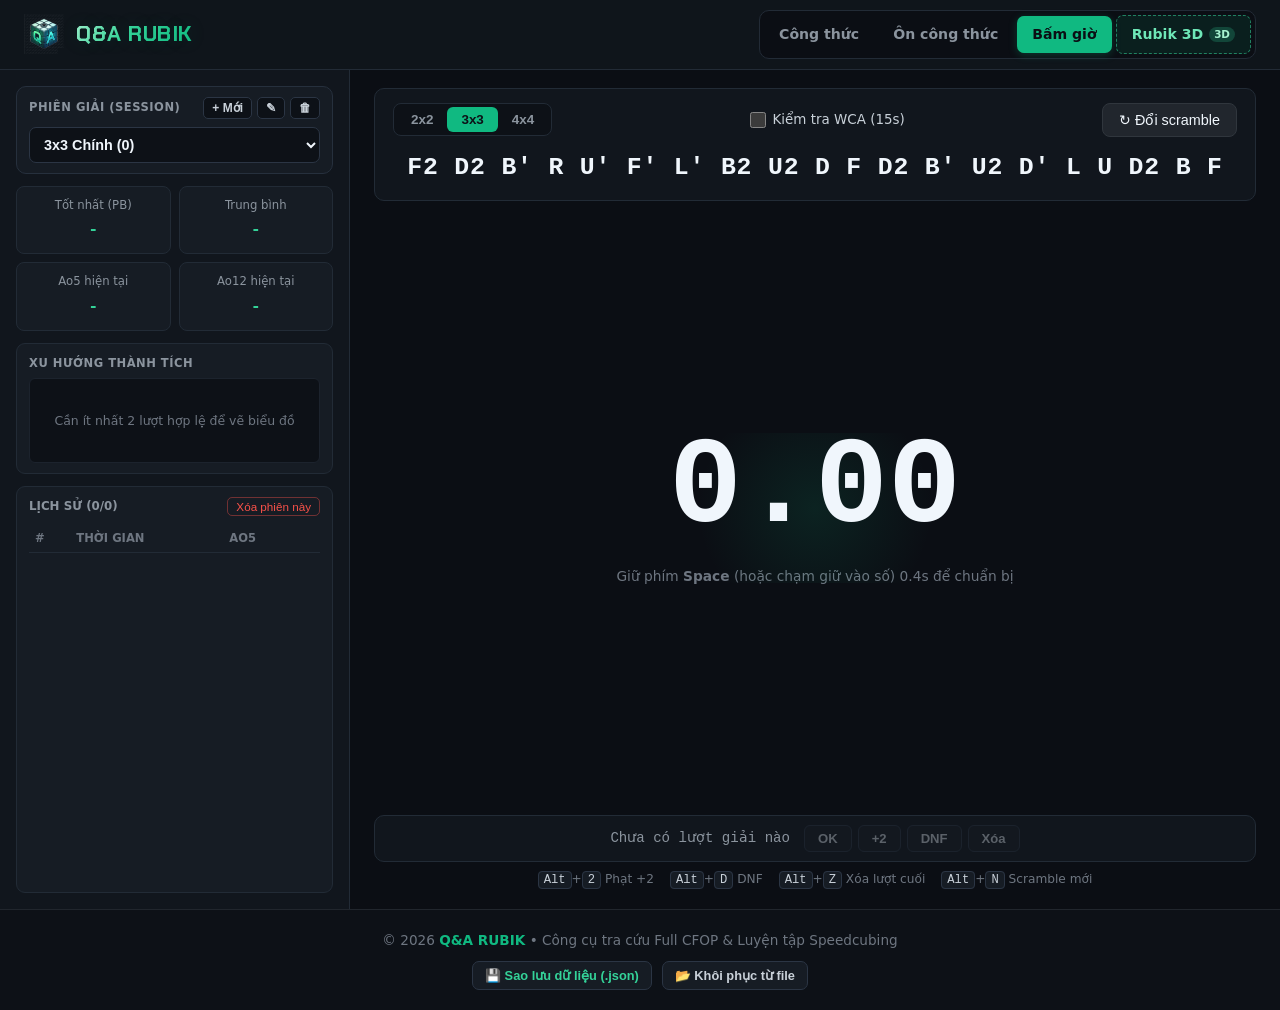
==== commit b38460aa: "aa" ====
--- a/timer.html
+++ b/timer.html
@@ -28,6 +28,10 @@
       <a href="index.html" class="nav-link">Công thức</a>
       <a href="trainer.html" class="nav-link">Ôn công thức</a>
       <a href="timer.html" class="nav-link active">Bấm giờ</a>
+      <a href="3d.html" class="nav-link nav-link-3d" title="Khu vực mở rộng Rubik 3D tách biệt">
+        <span>Rubik 3D</span>
+        <span class="nav-3d-tag">3D</span>
+      </a>
     </nav>
   </header>
 
--- a/css/style.css
+++ b/css/style.css
@@ -141,6 +141,31 @@
   touch-action: manipulation;
 }
 
+.nav-link-3d {
+  display: inline-flex;
+  align-items: center;
+  gap: 6px;
+  border: 1px dashed rgba(52, 211, 153, 0.55);
+  background: rgba(16, 185, 129, 0.1);
+  color: #6ee7b7;
+}
+
+.nav-link-3d:hover {
+  background: rgba(16, 185, 129, 0.2);
+  border-style: solid;
+  border-color: #34d399;
+}
+
+.nav-3d-tag {
+  font-size: 0.65rem;
+  font-weight: 700;
+  padding: 1px 5px;
+  border-radius: 999px;
+  background: rgba(52, 211, 153, 0.22);
+  color: #a7f3d0;
+  line-height: 1.3;
+}
+
 @media (max-width: 480px) {
   .navbar {
     flex-direction: column;
